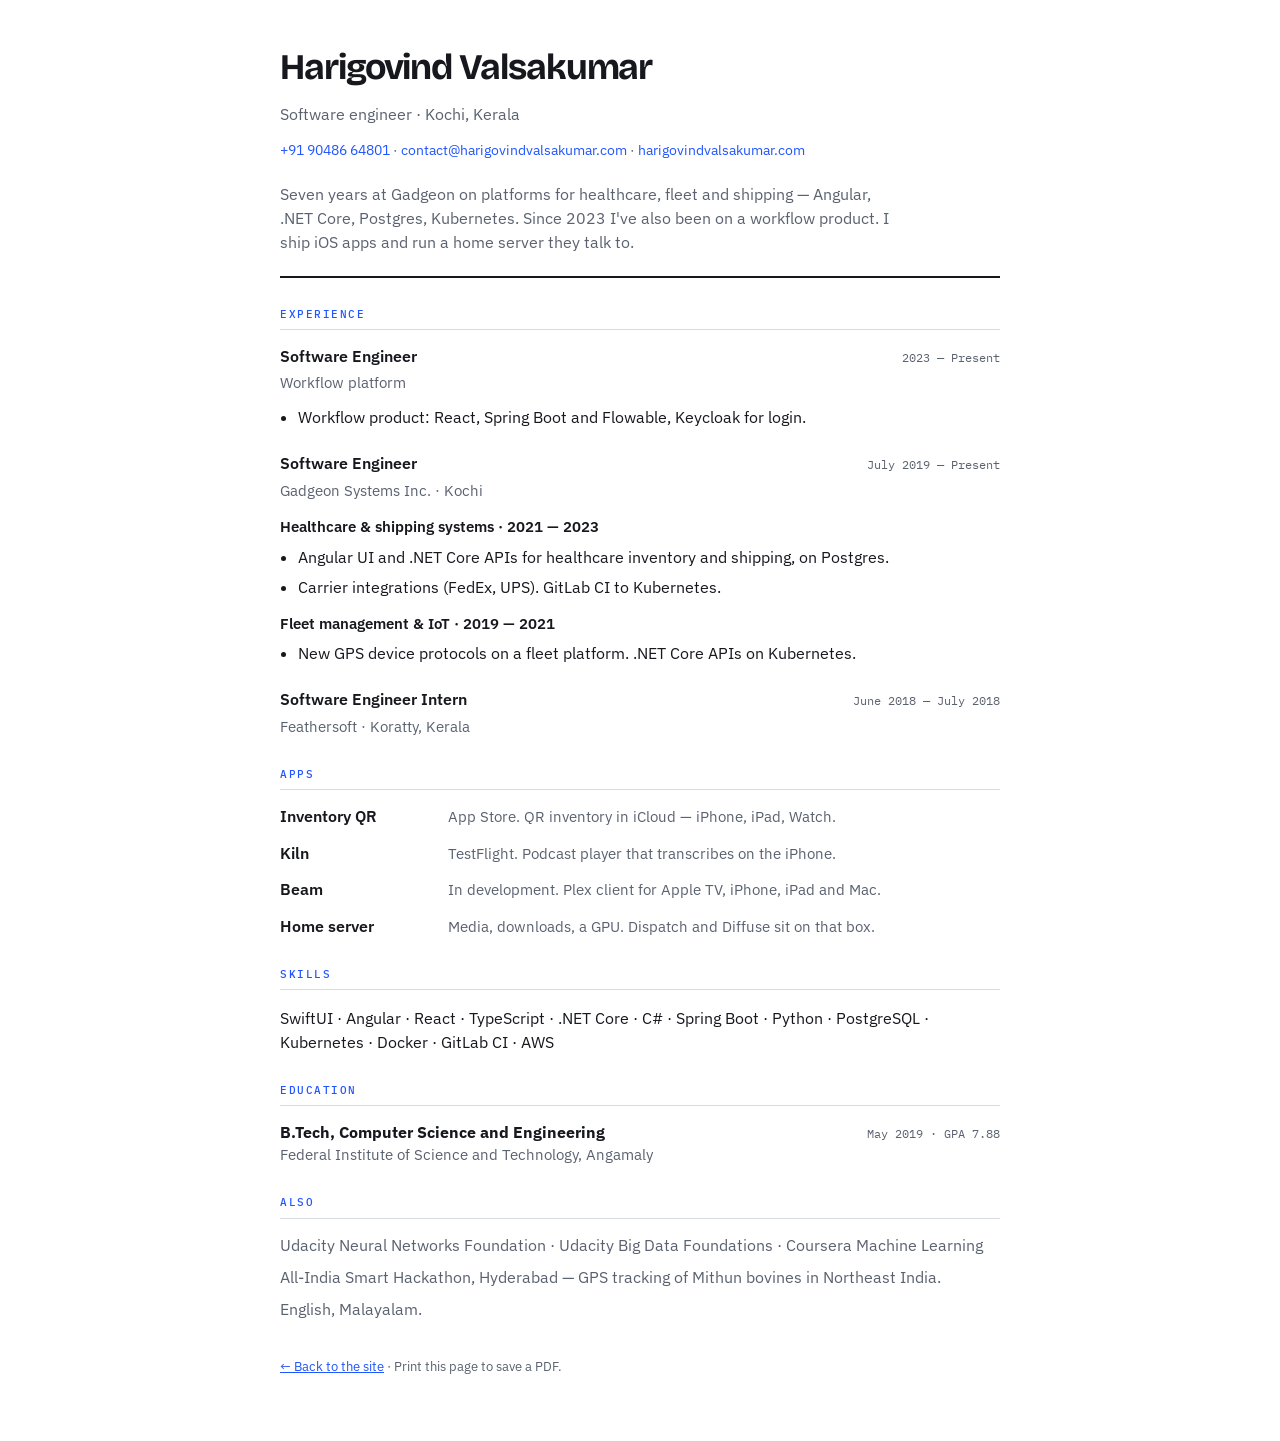
==== resume.html @ 8ee59715 "feat: light product-gallery redesign and a printable résumé Identity first, then the apps with real " ====
<!DOCTYPE html>
<html lang="en">

<head>
  <meta charset="utf-8">
  <meta name="viewport" content="width=device-width, initial-scale=1">
  <title>Harigovind Valsakumar — Résumé</title>
  <meta name="description" content="Résumé — Harigovind Valsakumar, software engineer in Kochi.">
  <link rel="canonical" href="https://harigovindvalsakumar.com/resume.html">
  <link rel="preconnect" href="https://fonts.googleapis.com">
  <link rel="preconnect" href="https://fonts.gstatic.com" crossorigin>
  <link rel="stylesheet"
    href="https://fonts.googleapis.com/css2?family=Bricolage+Grotesque:opsz,wght@12..96,600;12..96,700&family=IBM+Plex+Sans:ital,wght@0,400;0,500;0,600;1,400&family=IBM+Plex+Mono:wght@400;500&display=swap">
  <style>
    :root {
      --ink: #16181e;
      --mute: #5a6270;
      --line: #d5dae3;
      --cobalt: #2155ff;
      --display: 'Bricolage Grotesque', system-ui, sans-serif;
      --sans: 'IBM Plex Sans', system-ui, sans-serif;
      --mono: 'IBM Plex Mono', ui-monospace, Menlo, monospace;
    }

    * { box-sizing: border-box; }

    html { color-scheme: light; }

    body {
      margin: 0;
      color: var(--ink);
      font: 15.5px/1.55 var(--sans);
      background: #fff;
    }

    .sheet {
      width: min(720px, 100% - 48px);
      margin: 40px auto 64px;
    }

    header {
      padding-bottom: 22px;
      margin-bottom: 8px;
      border-bottom: 2px solid var(--ink);
    }

    h1 {
      font-family: var(--display);
      font-size: 36px;
      font-weight: 700;
      letter-spacing: -.03em;
      margin: 0 0 6px;
    }

    .role {
      margin: 0 0 12px;
      color: var(--mute);
      font-size: 16px;
    }

    .links {
      margin: 0;
      color: var(--mute);
      font-size: 13.5px;
      line-height: 1.7;
    }

    .links a { color: var(--cobalt); text-decoration: none; }
    .links a:hover { text-decoration: underline; }

    .lede {
      margin: 20px 0 0;
      color: var(--mute);
      max-width: 62ch;
    }

    h2 {
      font-family: var(--mono);
      font-size: 11px;
      font-weight: 500;
      letter-spacing: .14em;
      text-transform: uppercase;
      color: var(--cobalt);
      margin: 28px 0 14px;
      padding-bottom: 6px;
      border-bottom: 1px solid var(--line);
    }

    .job { margin: 0 0 22px; }

    .job-head {
      display: flex;
      justify-content: space-between;
      gap: 16px;
      flex-wrap: wrap;
      align-items: baseline;
    }

    .job-head h3 {
      font-size: 16px;
      font-weight: 600;
      margin: 0;
    }

    .when {
      font-family: var(--mono);
      font-size: 12px;
      color: var(--mute);
      white-space: nowrap;
    }

    .org {
      margin: 4px 0 10px;
      color: var(--mute);
      font-size: 14.5px;
    }

    .era {
      font-weight: 600;
      font-size: 14.5px;
      margin: 14px 0 6px;
    }

    ul {
      margin: 0;
      padding: 0 0 0 1.15em;
    }

    li { margin: 0 0 6px; }

    .app {
      display: grid;
      grid-template-columns: 148px minmax(0, 1fr);
      gap: 12px 20px;
      margin: 0 0 12px;
      align-items: baseline;
    }

    .app strong { font-weight: 600; }

    .app span { color: var(--mute); font-size: 14.5px; }

    .edu p { margin: 0; }

    .more p {
      margin: 0 0 8px;
      color: var(--mute);
    }

    .print-hint {
      margin: 36px 0 0;
      font-size: 13px;
      color: var(--mute);
    }

    .print-hint a { color: var(--cobalt); }

    @media print {
      @page { size: A4; margin: 18mm 20mm; }

      body { background: #fff; font-size: 11pt; }

      .sheet {
        width: auto;
        margin: 0;
      }

      .print-hint { display: none; }

      a { color: inherit; text-decoration: none; }

      h1 { font-size: 26pt; }

      h2 { margin-top: 22px; }
    }
  </style>
</head>

<body>
  <article class="sheet">
    <header>
      <h1>Harigovind Valsakumar</h1>
      <p class="role">Software engineer · Kochi, Kerala</p>
      <p class="links">
        <a href="tel:+919048664801">+91 90486 64801</a>
        · <a href="mailto:contact@harigovindvalsakumar.com">contact@harigovindvalsakumar.com</a>
        · <a href="https://harigovindvalsakumar.com/">harigovindvalsakumar.com</a>
      </p>
      <p class="lede">Seven years at Gadgeon on platforms for healthcare, fleet and shipping — Angular, .NET Core,
        Postgres, Kubernetes. Since 2023 I've also been on a workflow product. I ship iOS apps and run a home
        server they talk to.</p>
    </header>

    <h2>Experience</h2>

    <div class="job">
      <div class="job-head">
        <h3>Software Engineer</h3>
        <span class="when">2023 — Present</span>
      </div>
      <p class="org">Workflow platform</p>
      <ul>
        <li>Workflow product: React, Spring Boot and Flowable, Keycloak for login.</li>
      </ul>
    </div>

    <div class="job">
      <div class="job-head">
        <h3>Software Engineer</h3>
        <span class="when">July 2019 — Present</span>
      </div>
      <p class="org">Gadgeon Systems Inc. · Kochi</p>

      <p class="era">Healthcare &amp; shipping systems · 2021 — 2023</p>
      <ul>
        <li>Angular UI and .NET Core APIs for healthcare inventory and shipping, on Postgres.</li>
        <li>Carrier integrations (FedEx, UPS). GitLab CI to Kubernetes.</li>
      </ul>

      <p class="era">Fleet management &amp; IoT · 2019 — 2021</p>
      <ul>
        <li>New GPS device protocols on a fleet platform. .NET Core APIs on Kubernetes.</li>
      </ul>
    </div>

    <div class="job">
      <div class="job-head">
        <h3>Software Engineer Intern</h3>
        <span class="when">June 2018 — July 2018</span>
      </div>
      <p class="org">Feathersoft · Koratty, Kerala</p>
    </div>

    <h2>Apps</h2>
    <div class="app">
      <strong>Inventory QR</strong>
      <span>App Store. QR inventory in iCloud — iPhone, iPad, Watch.</span>
    </div>
    <div class="app">
      <strong>Kiln</strong>
      <span>TestFlight. Podcast player that transcribes on the iPhone.</span>
    </div>
    <div class="app">
      <strong>Beam</strong>
      <span>In development. Plex client for Apple TV, iPhone, iPad and Mac.</span>
    </div>
    <div class="app">
      <strong>Home server</strong>
      <span>Media, downloads, a GPU. Dispatch and Diffuse sit on that box.</span>
    </div>

    <h2>Skills</h2>
    <p>SwiftUI · Angular · React · TypeScript · .NET Core · C# · Spring Boot · Python · PostgreSQL · Kubernetes ·
      Docker · GitLab CI · AWS</p>

    <h2>Education</h2>
    <div class="edu">
      <div class="job-head">
        <p><strong>B.Tech, Computer Science and Engineering</strong></p>
        <span class="when">May 2019 · GPA 7.88</span>
      </div>
      <p class="org">Federal Institute of Science and Technology, Angamaly</p>
    </div>

    <h2>Also</h2>
    <div class="more">
      <p>Udacity Neural Networks Foundation · Udacity Big Data Foundations · Coursera Machine Learning</p>
      <p>All-India Smart Hackathon, Hyderabad — GPS tracking of Mithun bovines in Northeast India.</p>
      <p>English, Malayalam.</p>
    </div>

    <p class="print-hint"><a href="index.html">← Back to the site</a> · Print this page to save a PDF.</p>
  </article>
</body>

</html>
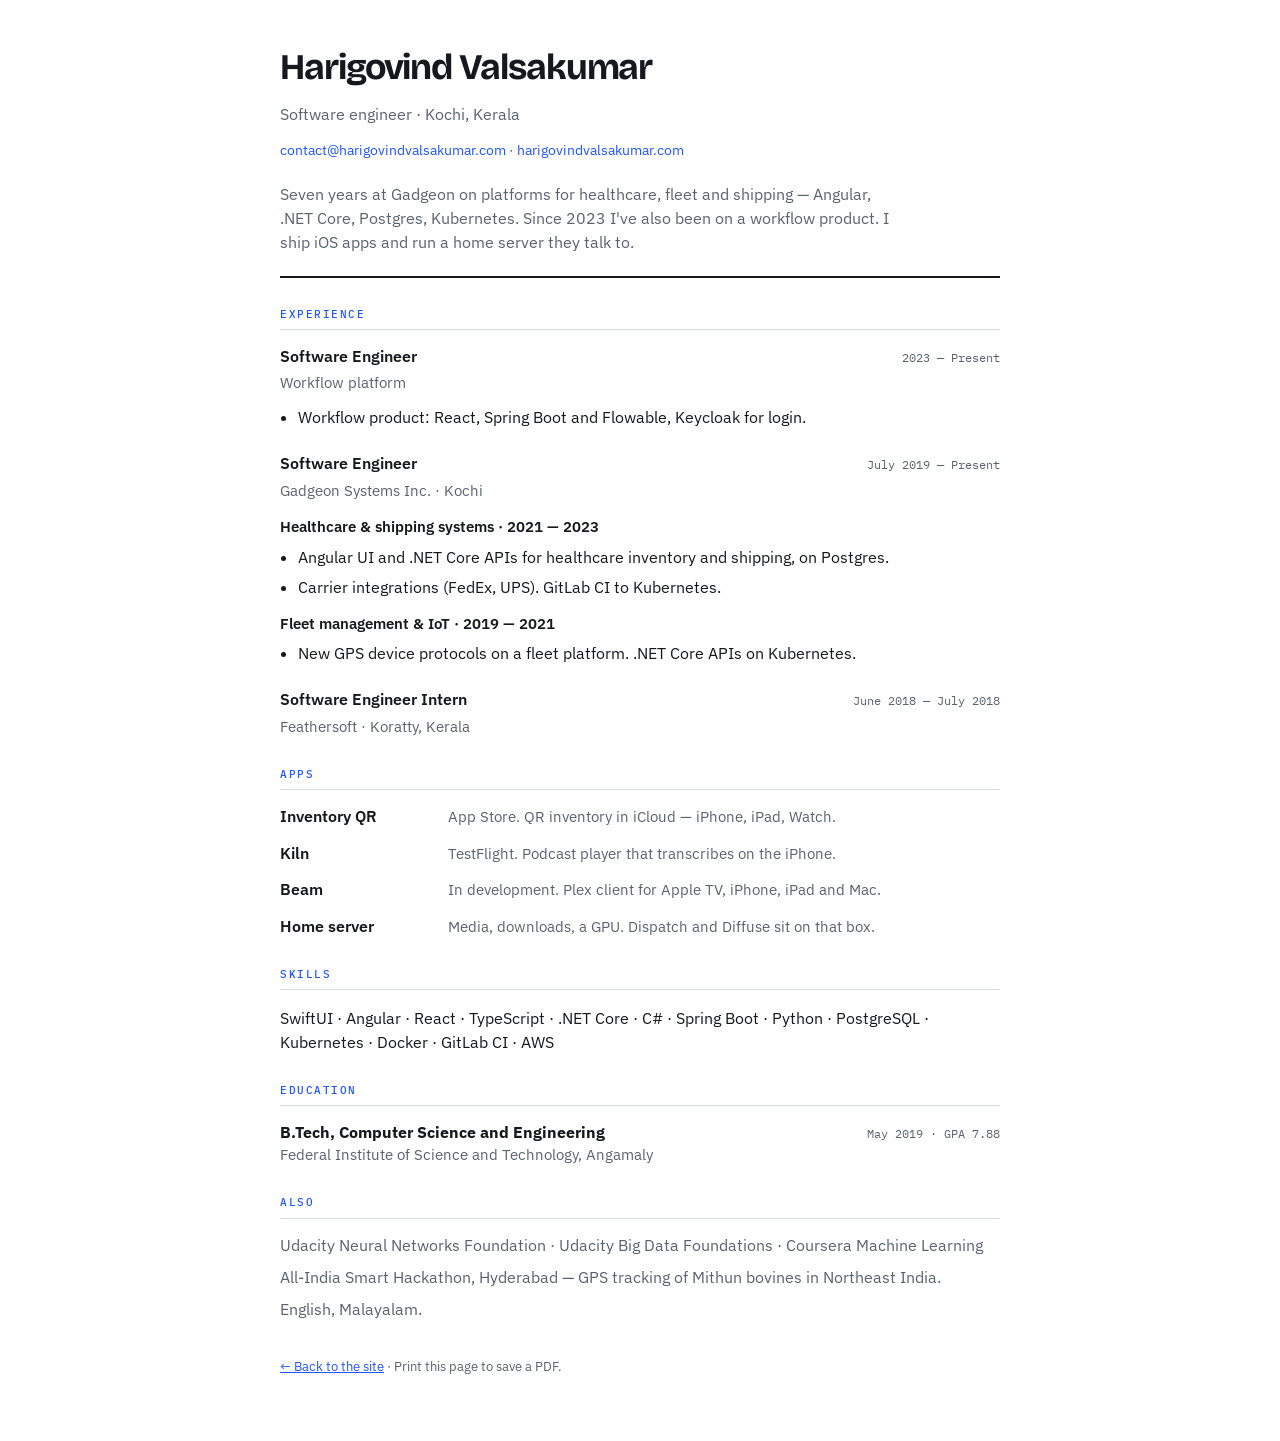
==== commit ef1ce595: "fix: drop the phone number from the public résumé Co-authored-by: Cursor <cursoragent@cursor.com>" ====
--- a/resume.html
+++ b/resume.html
@@ -182,8 +182,7 @@
       <h1>Harigovind Valsakumar</h1>
       <p class="role">Software engineer · Kochi, Kerala</p>
       <p class="links">
-        <a href="tel:+919048664801">+91 90486 64801</a>
-        · <a href="mailto:contact@harigovindvalsakumar.com">contact@harigovindvalsakumar.com</a>
+        <a href="mailto:contact@harigovindvalsakumar.com">contact@harigovindvalsakumar.com</a>
         · <a href="https://harigovindvalsakumar.com/">harigovindvalsakumar.com</a>
       </p>
       <p class="lede">Seven years at Gadgeon on platforms for healthcare, fleet and shipping — Angular, .NET Core,
